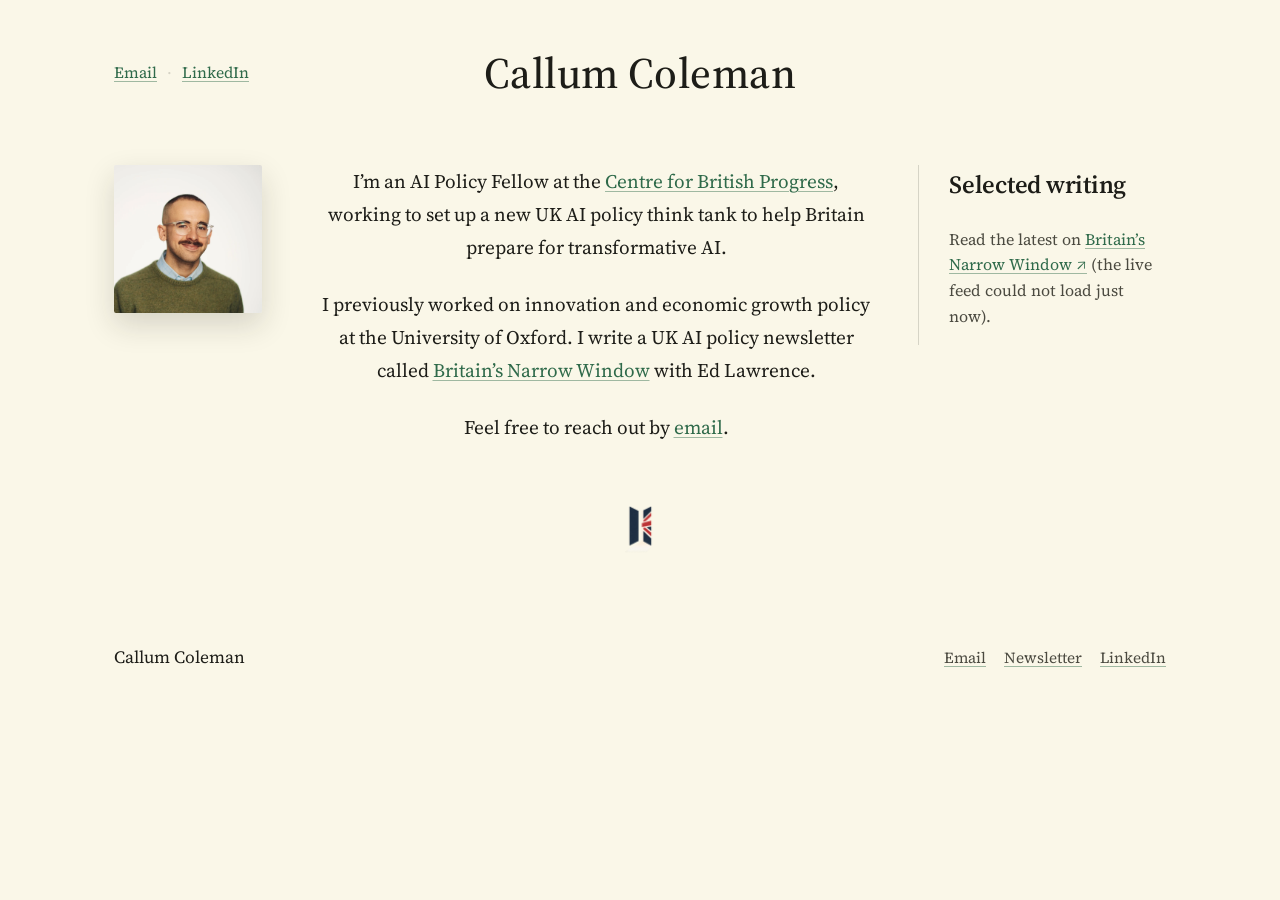
==== index.html @ 875825c5 "Remove the Newsletter button from the header Newsletter remains linked from the bio and the footer. " ====
<!doctype html>
<html lang="en">
<head>
  <meta charset="utf-8" />
  <meta name="viewport" content="width=device-width,initial-scale=1" />
  <title>Callum Coleman</title>
  <meta name="description" content="Callum Coleman — AI Policy Fellow at the Centre for British Progress. Writing on AI policy at Britain’s Narrow Window." />
  <meta property="og:title" content="Callum Coleman" />
  <meta property="og:description" content="AI Policy Fellow at the Centre for British Progress. Writing on AI policy at Britain’s Narrow Window." />
  <meta property="og:type" content="website" />

  <link rel="preconnect" href="https://fonts.googleapis.com">
  <link rel="preconnect" href="https://fonts.gstatic.com" crossorigin>
  <link href="https://fonts.googleapis.com/css2?family=Source+Serif+4:ital,opsz,wght@0,8..60,400;0,8..60,500;0,8..60,600;1,8..60,400;1,8..60,500&display=swap" rel="stylesheet">
  <link rel="stylesheet" href="styles.css?v=6">
</head>
<body>

  <header class="site">
    <div class="site-inner">
      <div class="hdr-left">
        <a href="mailto:callumzcoleman@gmail.com">Email</a>
        <span class="sep">·</span>
        <a href="https://www.linkedin.com/in/callum-coleman-3382521ba/" target="_blank" rel="noopener">LinkedIn</a>
      </div>
      <div class="name">Callum Coleman</div>
      <div class="hdr-right"></div>
    </div>
  </header>

  <main>
    <div class="cols">

      <aside class="photo-col">
        <img class="photo" src="photo.webp" alt="Callum Coleman" width="148" height="148">
      </aside>

      <section class="bio">
        <p>I’m an AI Policy Fellow at the <a href="https://britishprogress.org" target="_blank" rel="noopener">Centre for British Progress</a>, working to set up a new UK AI policy think tank to help Britain prepare for transformative AI.</p>
        <p>I previously worked on innovation and economic growth policy at the University of Oxford. I write a UK AI policy newsletter called <a href="https://narrowwindow.substack.com" target="_blank" rel="noopener">Britain’s Narrow Window</a> with Ed Lawrence.</p>
        <p>Feel free to reach out by <a href="mailto:callumzcoleman@gmail.com">email</a>.</p>
      </section>

      <aside class="sel-col">
        <h2>Selected writing</h2>
        <div id="sel-posts">
          <div class="sk"><div class="sk-bar t"></div><div class="sk-bar s"></div></div>
          <div class="sk"><div class="sk-bar t"></div><div class="sk-bar s"></div></div>
          <div class="sk"><div class="sk-bar t"></div><div class="sk-bar s"></div></div>
        </div>
      </aside>

    </div>

    <div class="ornament">
      <a href="https://narrowwindow.substack.com" target="_blank" rel="noopener" aria-label="Britain’s Narrow Window">
        <img class="emblem" src="emblem.png" alt="Britain’s Narrow Window" width="139" height="240">
      </a>
    </div>
  </main>

  <footer class="site">
    <div class="footer-inner">
      <span class="fname">Callum Coleman</span>
      <div class="footer-links">
        <a href="mailto:callumzcoleman@gmail.com">Email</a>
        <a href="https://narrowwindow.substack.com" target="_blank" rel="noopener">Newsletter</a>
        <a href="https://www.linkedin.com/in/callum-coleman-3382521ba/" target="_blank" rel="noopener">LinkedIn</a>
      </div>
    </div>
  </footer>

  <script src="feed.js?v=6"></script>
  <script>
    loadSubstack({ containerId: 'sel-posts', limit: 4, variant: 'selected' });
  </script>
</body>
</html>
---- styles.css ----
/* ======================================================================
   Callum Coleman — single-page layout (after Anton Leicht's site)
   Warm cream paper, forest-green accents, serif throughout.
   ====================================================================== */

:root{
  --cream:#faf7e8;
  --cream-2:#f1edd7;
  --ink:#1d1d18;
  --ink-soft:#4b4a40;
  --muted:#8d897a;
  --green:#1e3f2d;
  --green-accent:#8ccfa0;
  --green-link:#2f6a4a;
  --green-link-ink:#214e36;
  --rule:rgba(29,29,24,0.16);
  --rule-soft:rgba(29,29,24,0.08);
  --max:1120px;
  --serif:"Source Serif 4",Georgia,"Times New Roman",serif;
}

*{box-sizing:border-box}
html{scroll-behavior:smooth}
body{
  margin:0;
  background:var(--cream);
  color:var(--ink);
  font-family:var(--serif);
  font-size:1.15rem;
  line-height:1.6;
  -webkit-font-smoothing:antialiased;
  text-rendering:optimizeLegibility;
}

a{color:var(--green-link);text-decoration:underline;text-underline-offset:3px;
  text-decoration-thickness:1px;text-decoration-color:rgba(47,106,74,0.45)}
a:hover{color:var(--green-link-ink);text-decoration-color:currentColor}

.wrap{max-width:var(--max);margin:0 auto;padding:0 34px}

/* ---------- header ---------- */
header.site{padding:38px 0 8px}
.site-inner{
  max-width:var(--max);margin:0 auto;padding:0 34px;
  display:grid;grid-template-columns:1fr auto 1fr;align-items:center;gap:24px;
}
.hdr-left{justify-self:start;display:flex;gap:10px;align-items:baseline;
  font-size:0.98rem;color:var(--ink-soft)}
.hdr-left .sep{color:var(--rule)}
.name{
  justify-self:center;text-align:center;white-space:nowrap;
  font-weight:500;font-size:clamp(1.9rem,3.6vw,2.7rem);
  letter-spacing:0.01em;color:var(--ink);
}
.hdr-right{justify-self:end}
.btn-box{
  display:inline-block;border:1px solid var(--ink);color:var(--ink);
  padding:9px 18px;font-size:0.96rem;text-decoration:none;white-space:nowrap;
}
.btn-box:hover{background:var(--green);border-color:var(--green);color:var(--cream);text-decoration:none}

/* ---------- main 3-column ---------- */
main{padding:50px 0 24px}
.cols{
  max-width:var(--max);margin:0 auto;padding:0 34px;
  display:grid;grid-template-columns:160px minmax(0,1fr) 248px;
  gap:46px;align-items:start;
}

/* photo (small) */
.photo{
  width:148px;height:148px;object-fit:cover;display:block;border-radius:2px;
  box-shadow:0 12px 30px rgba(29,29,24,0.16);
}

/* centered bio */
.bio{text-align:center;max-width:600px;margin:0 auto;
  font-size:1.2rem;line-height:1.72;color:var(--ink)}
.bio p{margin:0 0 24px}
.bio p:last-child{margin-bottom:0}

/* selected writing (right rail) */
.sel-col{border-left:1px solid var(--rule);padding-left:30px}
.sel-col h2{font-weight:600;font-size:1.55rem;margin:0 0 22px;letter-spacing:-0.01em}
ul.sel{list-style:none;margin:0;padding:0}
ul.sel li{margin-bottom:20px}
.sel-title{font-size:1.08rem;line-height:1.28;display:inline-block}
.sel-sub{font-style:italic;color:var(--muted);font-size:0.94rem;margin-top:4px}
.sel-more{display:inline-block;margin-top:6px;font-size:1.02rem}

/* feed states */
.feed-note{color:var(--ink-soft);font-size:1rem}
.sk{margin-bottom:20px}
.sk-bar{height:13px;border-radius:5px;background:var(--cream-2);
  animation:pulse 1.4s ease-in-out infinite}
.sk-bar.t{width:88%}
.sk-bar.s{height:10px;width:50%;margin-top:9px}
@keyframes pulse{0%,100%{opacity:1}50%{opacity:.45}}

/* ---------- ornament ---------- */
.ornament{display:flex;justify-content:center;margin:58px 0 8px}
.ornament a{display:inline-flex;text-decoration:none;border:0;line-height:0}
.emblem{height:58px;width:auto;display:block;opacity:0.95}
.emblem:hover{opacity:1}

/* ---------- footer ---------- */
footer.site{padding:26px 0 54px;margin-top:26px}
.footer-inner{
  max-width:var(--max);margin:0 auto;padding:0 34px;
  display:flex;flex-wrap:wrap;gap:12px 22px;align-items:baseline;
  justify-content:space-between;font-size:0.96rem;color:var(--muted);
}
.footer-inner .fname{font-size:1.08rem;color:var(--ink)}
.footer-links{display:flex;flex-wrap:wrap;gap:18px}
.footer-links a{color:var(--ink-soft)}

/* ---------- responsive ---------- */
@media(max-width:860px){
  .cols{grid-template-columns:1fr;gap:34px;text-align:center;justify-items:center}
  .bio{font-size:1.14rem}
  .sel-col{border-left:0;border-top:1px solid var(--rule);padding-left:0;
    padding-top:28px;text-align:center;width:100%;max-width:520px}
  .site-inner{grid-template-columns:1fr;gap:14px;justify-items:center}
  .hdr-left,.hdr-right{justify-self:center}
  .name{white-space:normal}
}
@media(max-width:620px){
  body{font-size:1.08rem}
  header.site{padding:28px 0 4px}
}
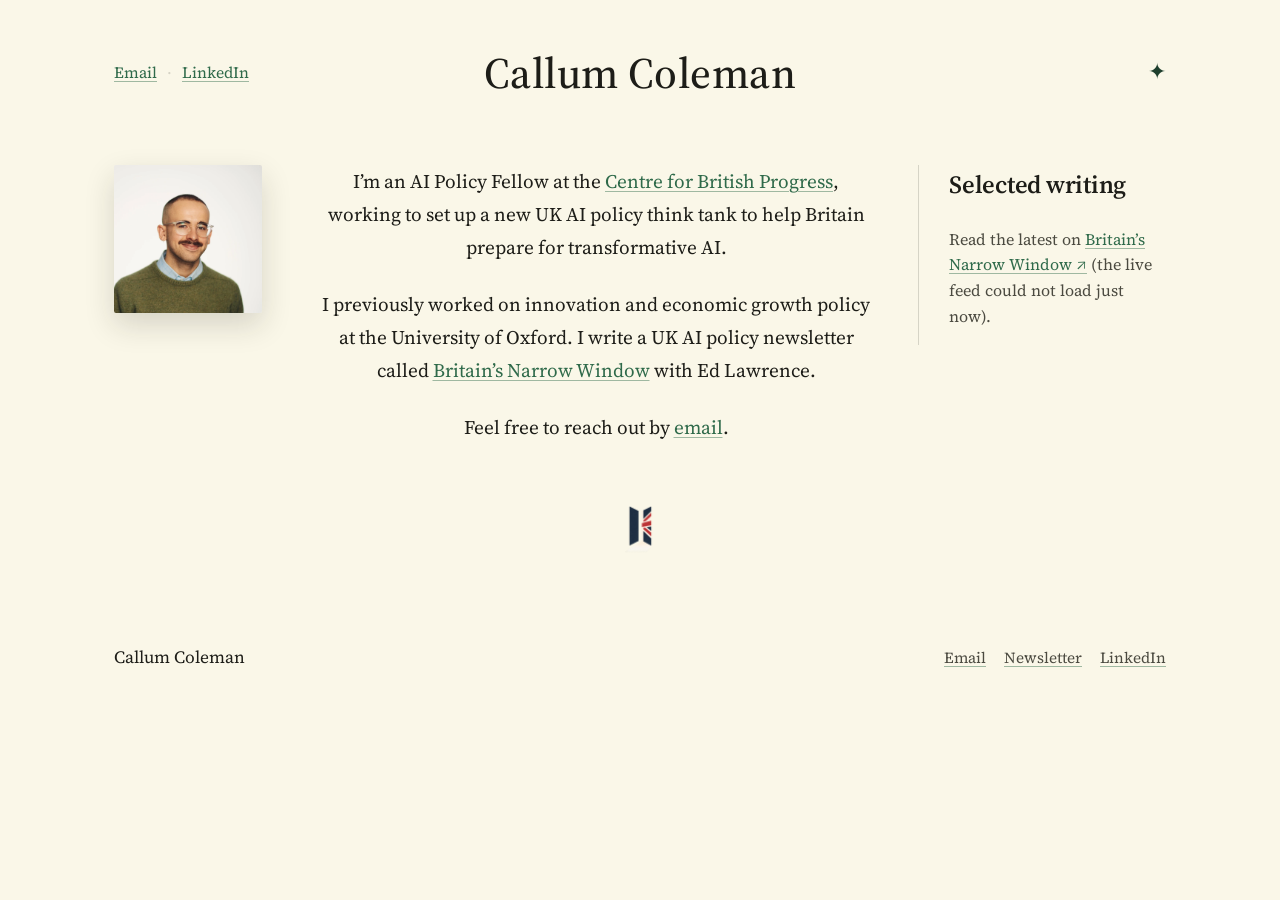
==== commit 02360bc9: "Add green star to top-right of header Place the green mark in the header's right slot (where the New" ====
--- a/index.html
+++ b/index.html
@@ -12,7 +12,7 @@
   <link rel="preconnect" href="https://fonts.googleapis.com">
   <link rel="preconnect" href="https://fonts.gstatic.com" crossorigin>
   <link href="https://fonts.googleapis.com/css2?family=Source+Serif+4:ital,opsz,wght@0,8..60,400;0,8..60,500;0,8..60,600;1,8..60,400;1,8..60,500&display=swap" rel="stylesheet">
-  <link rel="stylesheet" href="styles.css?v=6">
+  <link rel="stylesheet" href="styles.css?v=7">
 </head>
 <body>
 
@@ -24,7 +24,7 @@
         <a href="https://www.linkedin.com/in/callum-coleman-3382521ba/" target="_blank" rel="noopener">LinkedIn</a>
       </div>
       <div class="name">Callum Coleman</div>
-      <div class="hdr-right"></div>
+      <div class="hdr-right"><span class="star" aria-hidden="true">&#10022;</span></div>
     </div>
   </header>
 
--- a/styles.css
+++ b/styles.css
@@ -53,6 +53,7 @@
   letter-spacing:0.01em;color:var(--ink);
 }
 .hdr-right{justify-self:end}
+.star{color:var(--green);font-size:1.35rem;line-height:1}
 .btn-box{
   display:inline-block;border:1px solid var(--ink);color:var(--ink);
   padding:9px 18px;font-size:0.96rem;text-decoration:none;white-space:nowrap;
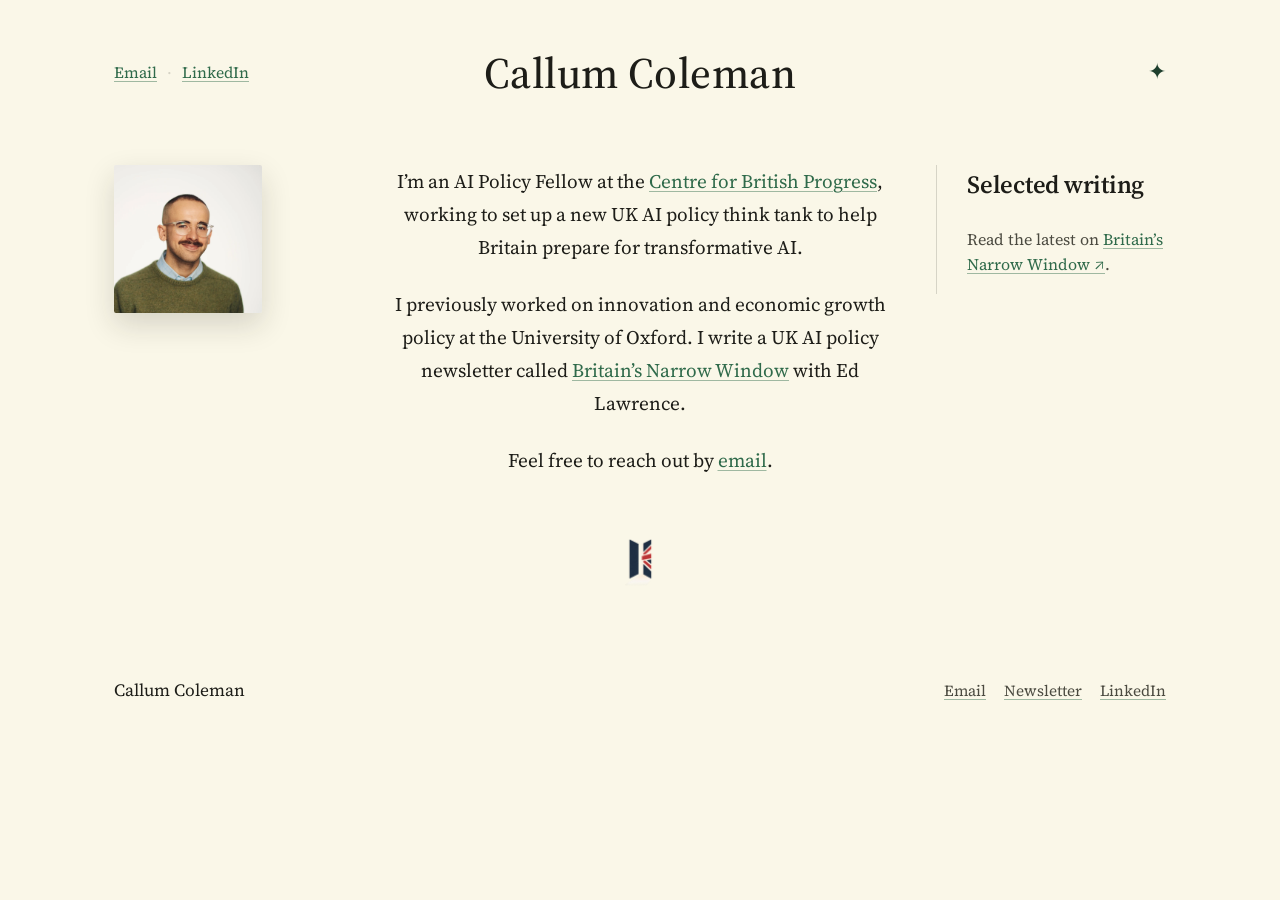
==== commit 6f2814be: "Make Selected-writing feed resilient; centre bio + emblem - feed.js: try a same-origin posts.json fi" ====
--- a/index.html
+++ b/index.html
@@ -12,7 +12,7 @@
   <link rel="preconnect" href="https://fonts.googleapis.com">
   <link rel="preconnect" href="https://fonts.gstatic.com" crossorigin>
   <link href="https://fonts.googleapis.com/css2?family=Source+Serif+4:ital,opsz,wght@0,8..60,400;0,8..60,500;0,8..60,600;1,8..60,400;1,8..60,500&display=swap" rel="stylesheet">
-  <link rel="stylesheet" href="styles.css?v=7">
+  <link rel="stylesheet" href="styles.css?v=8">
 </head>
 <body>
 
@@ -70,7 +70,7 @@
     </div>
   </footer>
 
-  <script src="feed.js?v=6"></script>
+  <script src="feed.js?v=8"></script>
   <script>
     loadSubstack({ containerId: 'sel-posts', limit: 4, variant: 'selected' });
   </script>
--- a/styles.css
+++ b/styles.css
@@ -64,7 +64,7 @@
 main{padding:50px 0 24px}
 .cols{
   max-width:var(--max);margin:0 auto;padding:0 34px;
-  display:grid;grid-template-columns:160px minmax(0,1fr) 248px;
+  display:grid;grid-template-columns:230px minmax(0,1fr) 230px;
   gap:46px;align-items:start;
 }
 
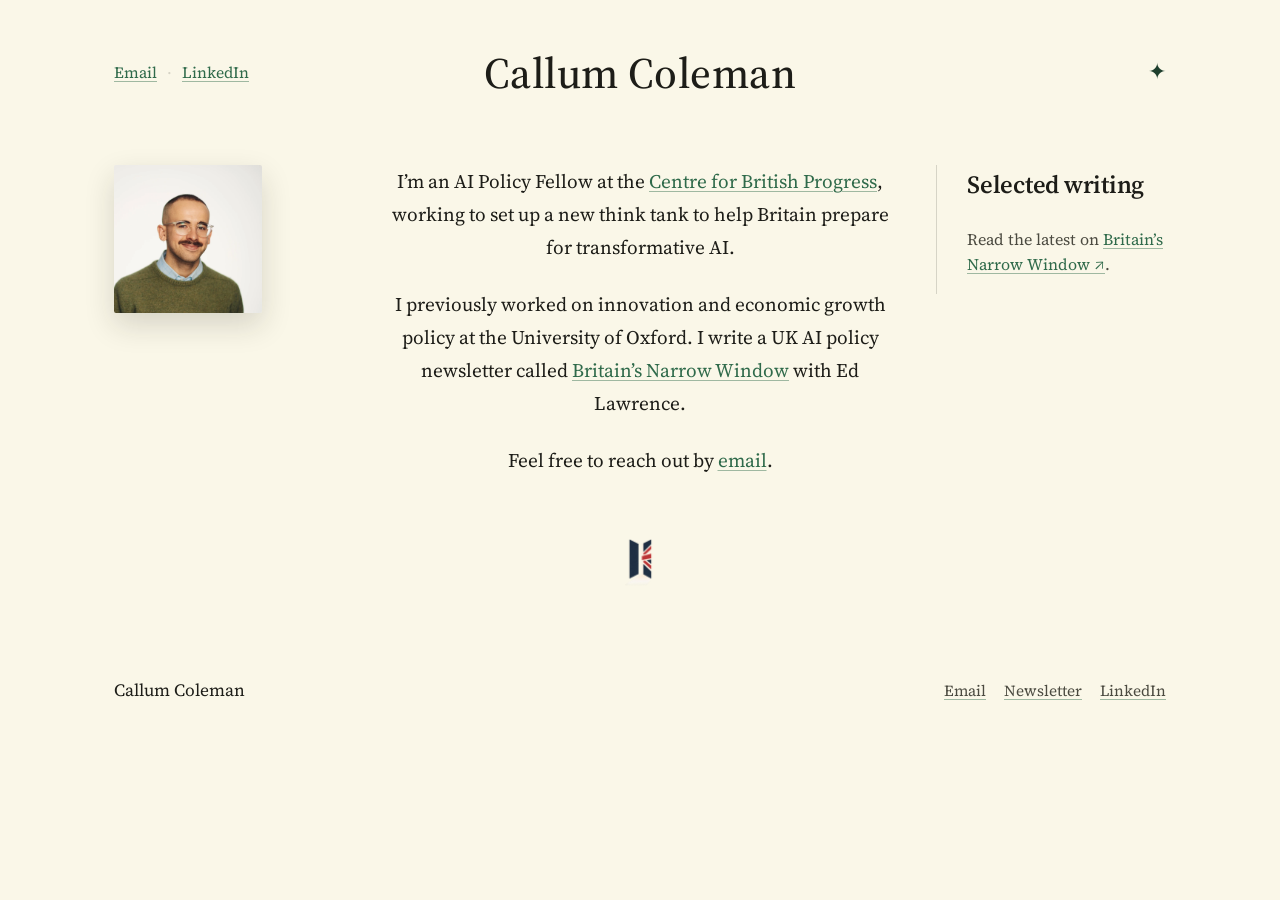
==== commit edf0eb9d: "Bio: 'UK AI policy think tank' -> 'think tank' Co-Authored-By: Claude Opus 4.8 <noreply@anthropic.co" ====
--- a/index.html
+++ b/index.html
@@ -36,7 +36,7 @@
       </aside>
 
       <section class="bio">
-        <p>I’m an AI Policy Fellow at the <a href="https://britishprogress.org" target="_blank" rel="noopener">Centre for British Progress</a>, working to set up a new UK AI policy think tank to help Britain prepare for transformative AI.</p>
+        <p>I’m an AI Policy Fellow at the <a href="https://britishprogress.org" target="_blank" rel="noopener">Centre for British Progress</a>, working to set up a new think tank to help Britain prepare for transformative AI.</p>
         <p>I previously worked on innovation and economic growth policy at the University of Oxford. I write a UK AI policy newsletter called <a href="https://narrowwindow.substack.com" target="_blank" rel="noopener">Britain’s Narrow Window</a> with Ed Lawrence.</p>
         <p>Feel free to reach out by <a href="mailto:callumzcoleman@gmail.com">email</a>.</p>
       </section>
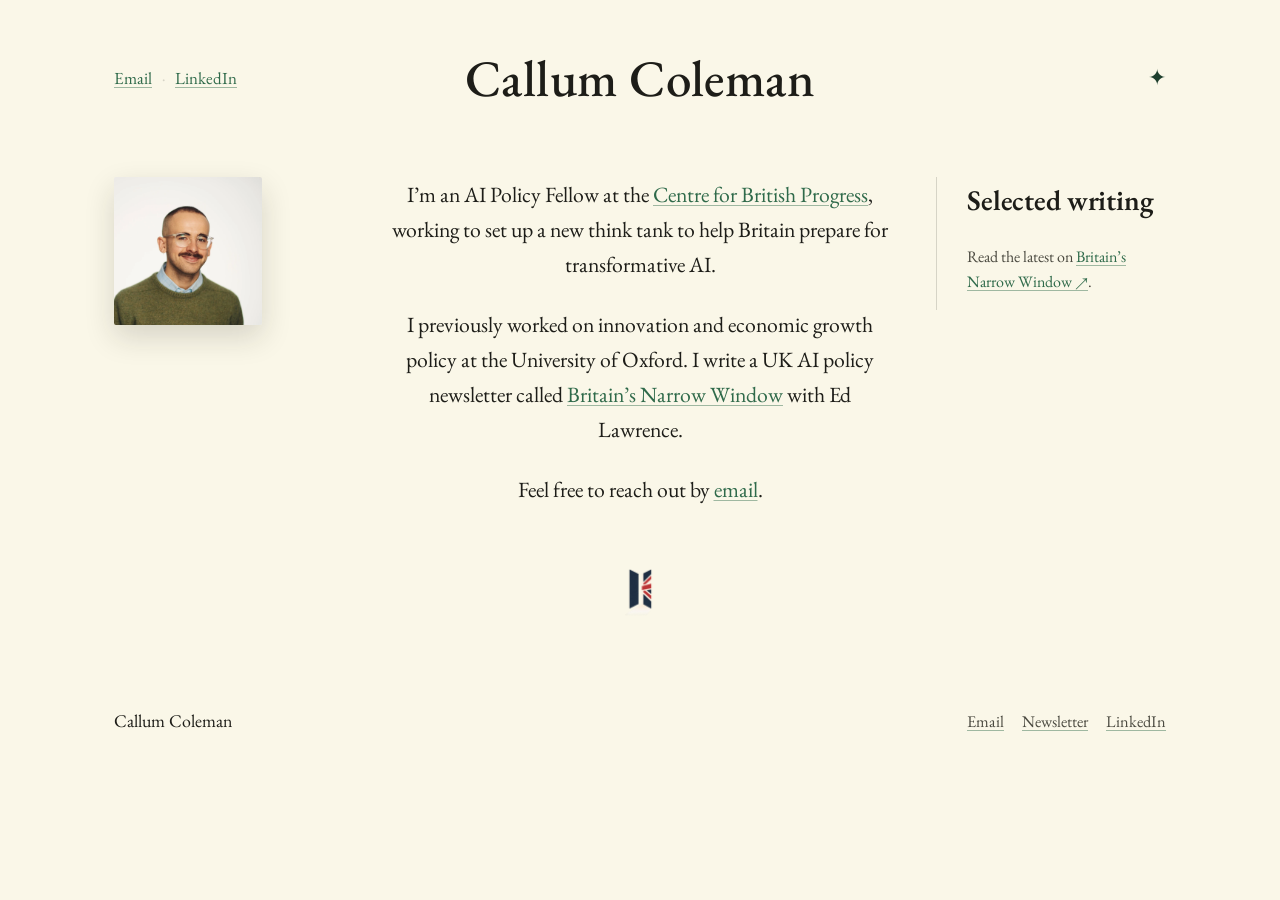
==== commit e8ec23f1: "Switch to EB Garamond; a11y pass; add Worker source to feed loader - Typography: EB Garamond through" ====
--- a/index.html
+++ b/index.html
@@ -11,8 +11,8 @@
 
   <link rel="preconnect" href="https://fonts.googleapis.com">
   <link rel="preconnect" href="https://fonts.gstatic.com" crossorigin>
-  <link href="https://fonts.googleapis.com/css2?family=Source+Serif+4:ital,opsz,wght@0,8..60,400;0,8..60,500;0,8..60,600;1,8..60,400;1,8..60,500&display=swap" rel="stylesheet">
-  <link rel="stylesheet" href="styles.css?v=8">
+  <link href="https://fonts.googleapis.com/css2?family=EB+Garamond:ital,wght@0,400;0,500;0,600;1,400;1,500&display=swap" rel="stylesheet">
+  <link rel="stylesheet" href="styles.css?v=9">
 </head>
 <body>
 
@@ -70,7 +70,7 @@
     </div>
   </footer>
 
-  <script src="feed.js?v=8"></script>
+  <script src="feed.js?v=9"></script>
   <script>
     loadSubstack({ containerId: 'sel-posts', limit: 4, variant: 'selected' });
   </script>
--- a/styles.css
+++ b/styles.css
@@ -8,7 +8,7 @@
   --cream-2:#f1edd7;
   --ink:#1d1d18;
   --ink-soft:#4b4a40;
-  --muted:#8d897a;
+  --muted:#6f6a59;        /* darkened for AA contrast on cream */
   --green:#1e3f2d;
   --green-accent:#8ccfa0;
   --green-link:#2f6a4a;
@@ -16,7 +16,7 @@
   --rule:rgba(29,29,24,0.16);
   --rule-soft:rgba(29,29,24,0.08);
   --max:1120px;
-  --serif:"Source Serif 4",Georgia,"Times New Roman",serif;
+  --serif:"EB Garamond",Georgia,"Times New Roman",serif;
 }
 
 *{box-sizing:border-box}
@@ -26,8 +26,8 @@
   background:var(--cream);
   color:var(--ink);
   font-family:var(--serif);
-  font-size:1.15rem;
-  line-height:1.6;
+  font-size:1.26rem;
+  line-height:1.58;
   -webkit-font-smoothing:antialiased;
   text-rendering:optimizeLegibility;
 }
@@ -35,6 +35,8 @@
 a{color:var(--green-link);text-decoration:underline;text-underline-offset:3px;
   text-decoration-thickness:1px;text-decoration-color:rgba(47,106,74,0.45)}
 a:hover{color:var(--green-link-ink);text-decoration-color:currentColor}
+a:focus-visible,.star:focus-visible{outline:2px solid var(--green-link);outline-offset:3px;border-radius:2px}
+:focus:not(:focus-visible){outline:none}
 
 .wrap{max-width:var(--max);margin:0 auto;padding:0 34px}
 
@@ -45,11 +47,11 @@
   display:grid;grid-template-columns:1fr auto 1fr;align-items:center;gap:24px;
 }
 .hdr-left{justify-self:start;display:flex;gap:10px;align-items:baseline;
-  font-size:0.98rem;color:var(--ink-soft)}
+  font-size:1.06rem;color:var(--ink-soft)}
 .hdr-left .sep{color:var(--rule)}
 .name{
   justify-self:center;text-align:center;white-space:nowrap;
-  font-weight:500;font-size:clamp(1.9rem,3.6vw,2.7rem);
+  font-weight:500;font-size:clamp(2.3rem,4.2vw,3.2rem);
   letter-spacing:0.01em;color:var(--ink);
 }
 .hdr-right{justify-self:end}
@@ -76,18 +78,18 @@
 
 /* centered bio */
 .bio{text-align:center;max-width:600px;margin:0 auto;
-  font-size:1.2rem;line-height:1.72;color:var(--ink)}
+  font-size:1.36rem;line-height:1.62;color:var(--ink)}
 .bio p{margin:0 0 24px}
 .bio p:last-child{margin-bottom:0}
 
 /* selected writing (right rail) */
 .sel-col{border-left:1px solid var(--rule);padding-left:30px}
-.sel-col h2{font-weight:600;font-size:1.55rem;margin:0 0 22px;letter-spacing:-0.01em}
+.sel-col h2{font-weight:600;font-size:1.78rem;margin:0 0 22px;letter-spacing:-0.005em}
 ul.sel{list-style:none;margin:0;padding:0}
 ul.sel li{margin-bottom:20px}
-.sel-title{font-size:1.08rem;line-height:1.28;display:inline-block}
-.sel-sub{font-style:italic;color:var(--muted);font-size:0.94rem;margin-top:4px}
-.sel-more{display:inline-block;margin-top:6px;font-size:1.02rem}
+.sel-title{font-size:1.2rem;line-height:1.3;display:inline-block}
+.sel-sub{font-style:italic;color:var(--muted);font-size:1.04rem;margin-top:4px}
+.sel-more{display:inline-block;margin-top:6px;font-size:1.1rem}
 
 /* feed states */
 .feed-note{color:var(--ink-soft);font-size:1rem}
@@ -109,16 +111,16 @@
 .footer-inner{
   max-width:var(--max);margin:0 auto;padding:0 34px;
   display:flex;flex-wrap:wrap;gap:12px 22px;align-items:baseline;
-  justify-content:space-between;font-size:0.96rem;color:var(--muted);
+  justify-content:space-between;font-size:1.02rem;color:var(--muted);
 }
-.footer-inner .fname{font-size:1.08rem;color:var(--ink)}
+.footer-inner .fname{font-size:1.12rem;color:var(--ink)}
 .footer-links{display:flex;flex-wrap:wrap;gap:18px}
 .footer-links a{color:var(--ink-soft)}
 
 /* ---------- responsive ---------- */
 @media(max-width:860px){
   .cols{grid-template-columns:1fr;gap:34px;text-align:center;justify-items:center}
-  .bio{font-size:1.14rem}
+  .bio{font-size:1.26rem}
   .sel-col{border-left:0;border-top:1px solid var(--rule);padding-left:0;
     padding-top:28px;text-align:center;width:100%;max-width:520px}
   .site-inner{grid-template-columns:1fr;gap:14px;justify-items:center}
@@ -126,6 +128,6 @@
   .name{white-space:normal}
 }
 @media(max-width:620px){
-  body{font-size:1.08rem}
+  body{font-size:1.18rem}
   header.site{padding:28px 0 4px}
 }
